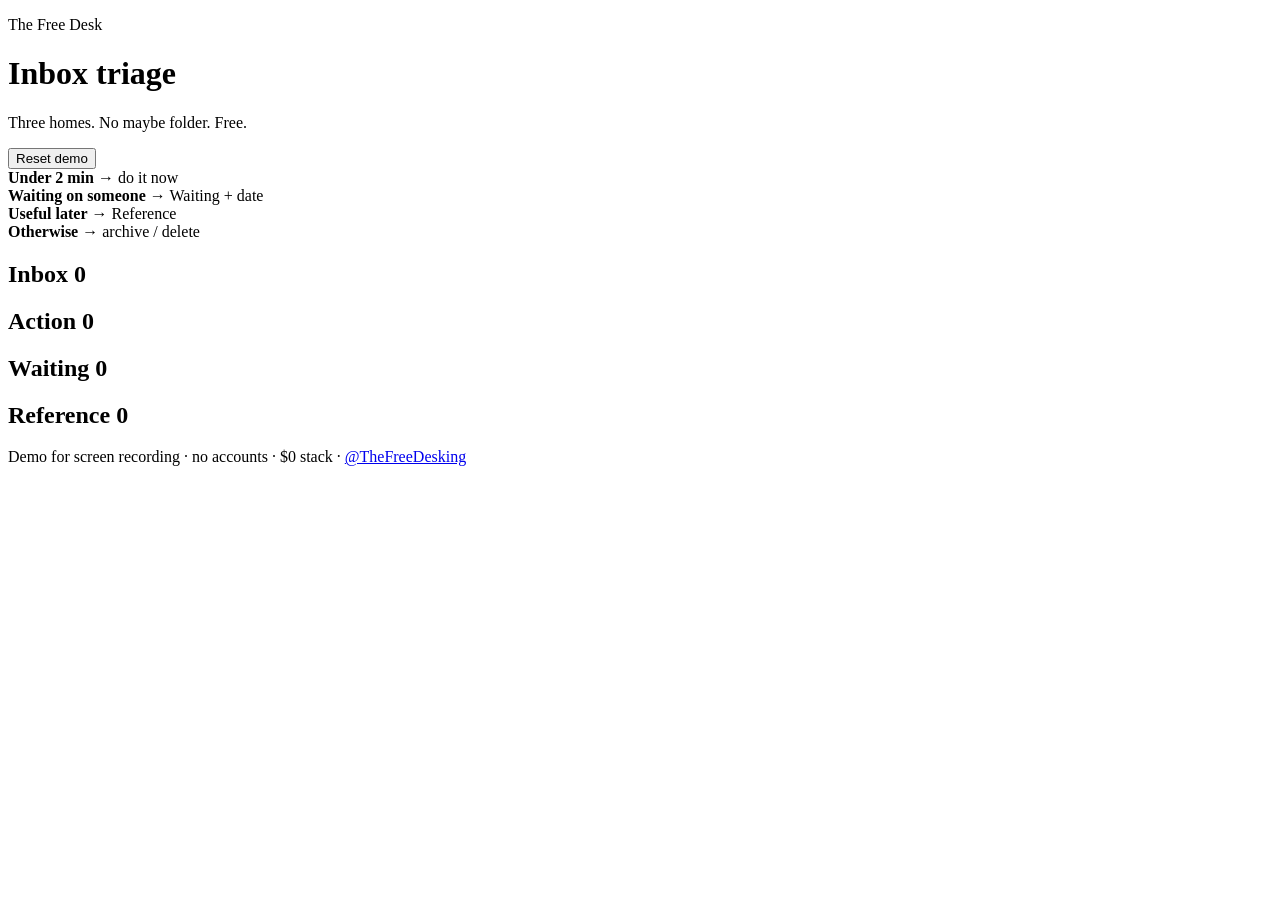
==== index.html @ cdf4a89b "Add inbox triage demo page" ====
<!DOCTYPE html>
<html lang="en-AU">
<head>
  <meta charset="utf-8" />
  <meta name="viewport" content="width=device-width, initial-scale=1" />
  <title>The Free Desk — Inbox Triage</title>
  <link rel="stylesheet" href="styles.css" />
</head>
<body>
  <header class="top">
    <div>
      <p class="brand">The Free Desk</p>
      <h1>Inbox triage</h1>
      <p class="sub">Three homes. No maybe folder. Free.</p>
    </div>
    <button id="reset" type="button">Reset demo</button>
  </header>

  <section class="rules" aria-label="Rules">
    <div><strong>Under 2 min</strong> → do it now</div>
    <div><strong>Waiting on someone</strong> → Waiting + date</div>
    <div><strong>Useful later</strong> → Reference</div>
    <div><strong>Otherwise</strong> → archive / delete</div>
  </section>

  <main class="board">
    <section class="col" data-col="inbox">
      <h2>Inbox <span id="count-inbox" class="count">0</span></h2>
      <div class="list" id="inbox"></div>
    </section>
    <section class="col" data-col="action">
      <h2>Action <span id="count-action" class="count">0</span></h2>
      <div class="list" id="action"></div>
    </section>
    <section class="col" data-col="waiting">
      <h2>Waiting <span id="count-waiting" class="count">0</span></h2>
      <div class="list" id="waiting"></div>
    </section>
    <section class="col" data-col="reference">
      <h2>Reference <span id="count-reference" class="count">0</span></h2>
      <div class="list" id="reference"></div>
    </section>
  </main>

  <p class="foot">Demo for screen recording · no accounts · $0 stack · <a href="https://www.youtube.com/@TheFreeDesking">@TheFreeDesking</a></p>
  <script src="app.js"></script>
</body>
</html>
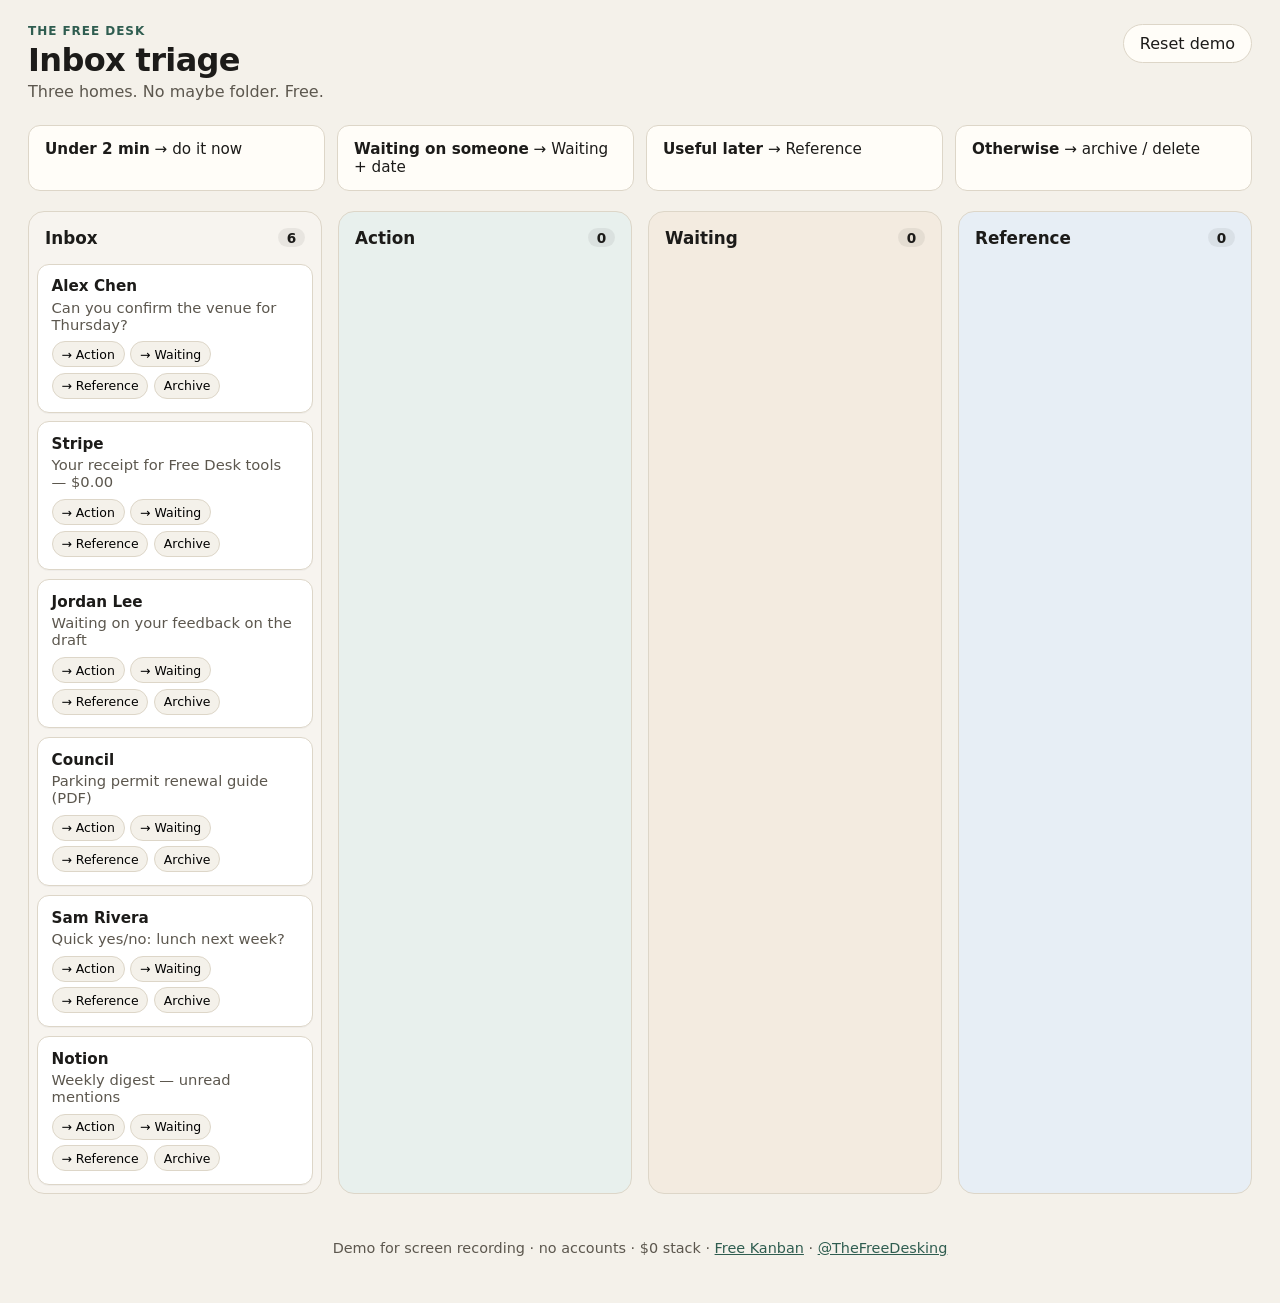
==== commit f6d172f3: "Add Free Kanban demo (To Do · Doing · Done, WIP 3)" ====
--- a/index.html
+++ b/index.html
@@ -42,7 +42,7 @@
     </section>
   </main>
 
-  <p class="foot">Demo for screen recording · no accounts · $0 stack · <a href="https://www.youtube.com/@TheFreeDesking">@TheFreeDesking</a></p>
+  <p class="foot">Demo for screen recording · no accounts · $0 stack · <a href="kanban.html">Free Kanban</a> · <a href="https://www.youtube.com/@TheFreeDesking">@TheFreeDesking</a></p>
   <script src="app.js"></script>
 </body>
 </html>
--- a/styles.css
+++ b/styles.css
@@ -0,0 +1,142 @@
+:root {
+  --bg: #f4f1ea;
+  --ink: #1c1b19;
+  --muted: #5c574e;
+  --card: #fffdf8;
+  --line: #ddd6c8;
+  --accent: #2f5d50;
+  --action: #e8f0ed;
+  --waiting: #f3ebe0;
+  --reference: #e7eef5;
+  --inbox: #f7f4ef;
+}
+
+* { box-sizing: border-box; }
+body {
+  margin: 0;
+  font-family: ui-sans-serif, system-ui, -apple-system, Segoe UI, Roboto, Helvetica, Arial, sans-serif;
+  background: var(--bg);
+  color: var(--ink);
+  min-height: 100vh;
+}
+
+.top {
+  display: flex;
+  justify-content: space-between;
+  align-items: flex-start;
+  gap: 1rem;
+  padding: 1.5rem 1.75rem 0.75rem;
+}
+.brand {
+  margin: 0;
+  text-transform: uppercase;
+  letter-spacing: 0.08em;
+  font-size: 0.75rem;
+  color: var(--accent);
+  font-weight: 700;
+}
+h1 { margin: 0.2rem 0; font-size: 2rem; letter-spacing: -0.02em; }
+.sub { margin: 0; color: var(--muted); }
+
+#reset {
+  border: 1px solid var(--line);
+  background: var(--card);
+  color: var(--ink);
+  border-radius: 999px;
+  padding: 0.55rem 1rem;
+  font: inherit;
+  cursor: pointer;
+}
+#reset:hover { border-color: var(--accent); }
+
+.rules {
+  display: grid;
+  grid-template-columns: repeat(4, minmax(0, 1fr));
+  gap: 0.75rem;
+  margin: 0.75rem 1.75rem 1.25rem;
+}
+.rules div {
+  background: var(--card);
+  border: 1px solid var(--line);
+  border-radius: 12px;
+  padding: 0.85rem 1rem;
+  font-size: 0.95rem;
+}
+
+.board {
+  display: grid;
+  grid-template-columns: repeat(4, minmax(0, 1fr));
+  gap: 1rem;
+  padding: 0 1.75rem 2rem;
+}
+.col {
+  background: var(--card);
+  border: 1px solid var(--line);
+  border-radius: 16px;
+  min-height: 420px;
+  display: flex;
+  flex-direction: column;
+}
+.col[data-col="inbox"] { background: var(--inbox); }
+.col[data-col="action"] { background: var(--action); }
+.col[data-col="waiting"] { background: var(--waiting); }
+.col[data-col="reference"] { background: var(--reference); }
+.col h2 {
+  margin: 0;
+  padding: 1rem 1rem 0.5rem;
+  font-size: 1.05rem;
+  display: flex;
+  justify-content: space-between;
+  align-items: center;
+}
+.count {
+  background: rgba(0,0,0,0.06);
+  border-radius: 999px;
+  padding: 0.1rem 0.55rem;
+  font-size: 0.85rem;
+}
+.list {
+  padding: 0.5rem;
+  display: flex;
+  flex-direction: column;
+  gap: 0.55rem;
+  flex: 1;
+}
+
+.card {
+  background: #fff;
+  border: 1px solid var(--line);
+  border-radius: 12px;
+  padding: 0.8rem 0.85rem;
+  box-shadow: 0 1px 0 rgba(0,0,0,0.03);
+}
+.card .from { font-weight: 650; font-size: 0.95rem; }
+.card .subject { margin: 0.2rem 0 0.55rem; color: var(--muted); font-size: 0.92rem; }
+.actions { display: flex; flex-wrap: wrap; gap: 0.35rem; }
+.actions button {
+  border: 1px solid var(--line);
+  background: var(--bg);
+  border-radius: 999px;
+  padding: 0.28rem 0.55rem;
+  font: inherit;
+  font-size: 0.78rem;
+  cursor: pointer;
+}
+.actions button:hover { border-color: var(--accent); color: var(--accent); }
+.actions button.danger:hover { border-color: #8b3a3a; color: #8b3a3a; }
+
+.foot {
+  text-align: center;
+  color: var(--muted);
+  padding-bottom: 2rem;
+  font-size: 0.9rem;
+}
+.foot a { color: var(--accent); }
+
+@media (max-width: 1100px) {
+  .rules, .board { grid-template-columns: 1fr 1fr; }
+}
+@media (max-width: 700px) {
+  .rules, .board { grid-template-columns: 1fr; }
+  .top { flex-direction: column; }
+}
